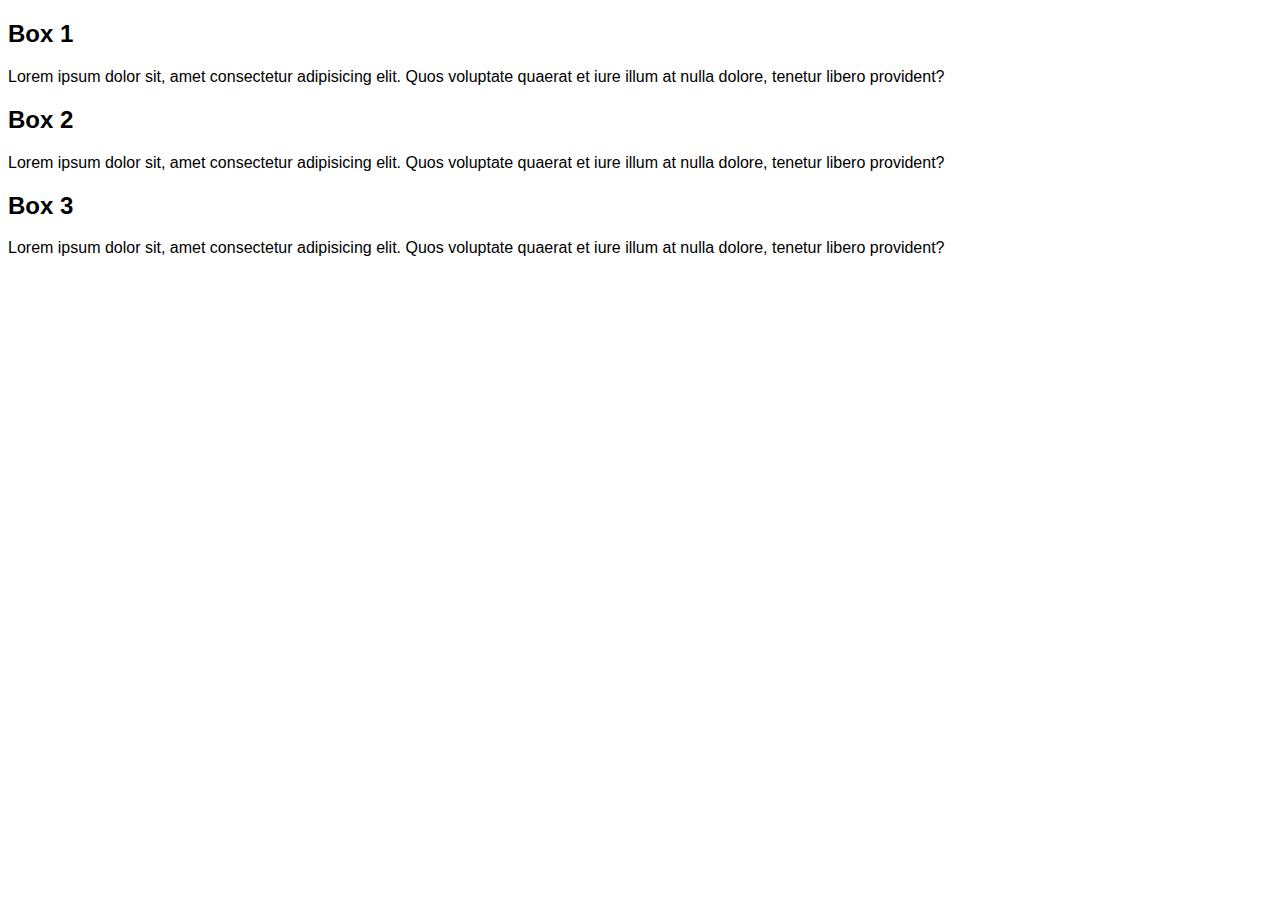
==== index1.html @ fb4edab9 "first commit" ====
<!DOCTYPE html>
<html lang="en">
<head>
    <meta charset="UTF-8">
    <meta http-equiv="X-UA-Compatible" content="IE=edge">
    <meta name="viewport" content="width=device-width, initial-scale=1.0">
    <title>Document</title>
    <link rel="stylesheet" href="style1.css">
</head>
<body>
    <div class="container">
        <div class="child 1">
          <h2>Box 1</h2>
          <p>Lorem ipsum dolor sit, amet consectetur adipisicing elit. Quos voluptate quaerat et iure illum at nulla dolore, tenetur libero provident?</p>
        </div>
    </div>
    <div class="container">
        <div class="child 2">
          <h2>Box 2</h2>
          <p>Lorem ipsum dolor sit, amet consectetur adipisicing elit. Quos voluptate quaerat et iure illum at nulla dolore, tenetur libero provident?</p>
        </div>
    </div>
    <div class="container">
        <div class="child 3">
          <h2>Box 3</h2>
          <p>Lorem ipsum dolor sit, amet consectetur adipisicing elit. Quos voluptate quaerat et iure illum at nulla dolore, tenetur libero provident?</p>
        </div>
    </div>
</body>
</html>
---- style1.css ----
body{
    font-family: sans-serif;
}
.container{}

.container div {}

.container .child1 {
    background: blue;
}

.container .child2 {
    background: rgb(255, 0, 230);
}

.container .child3 {
    background: rgb(55, 255, 0);
}
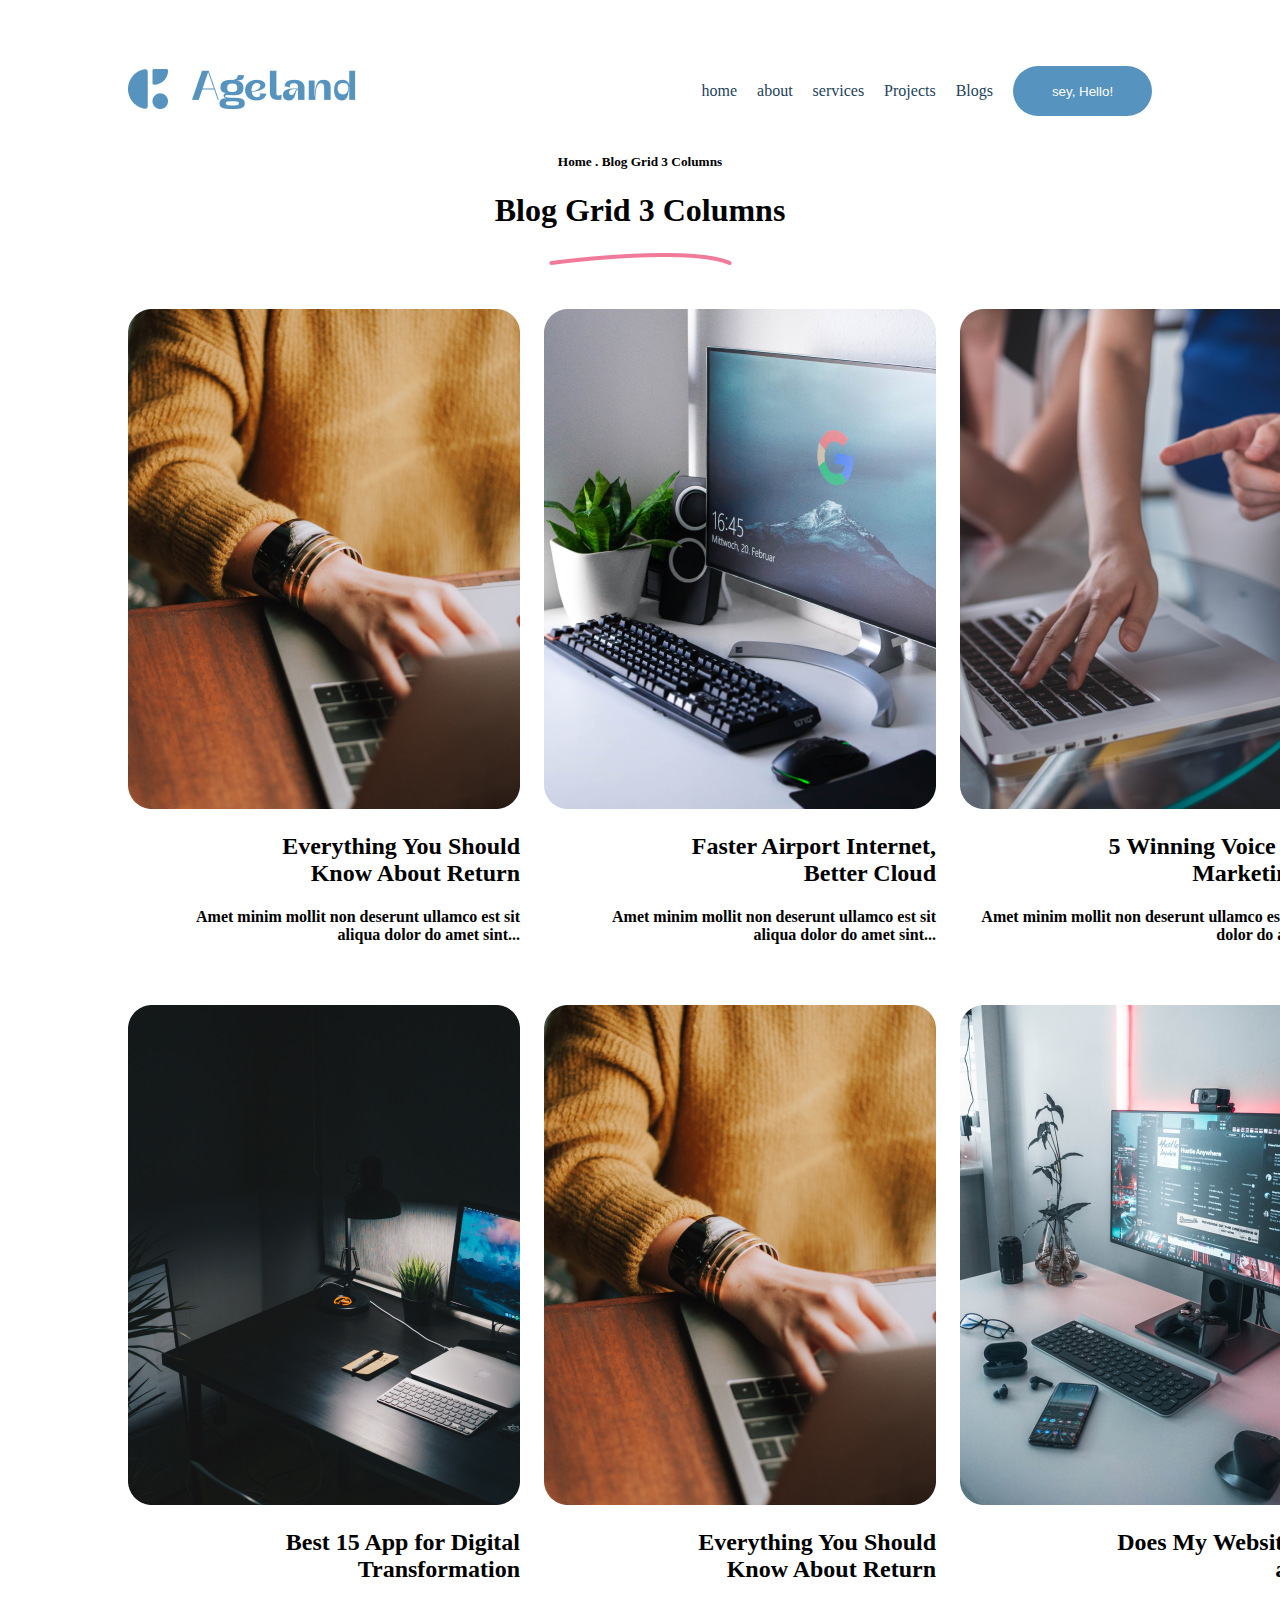
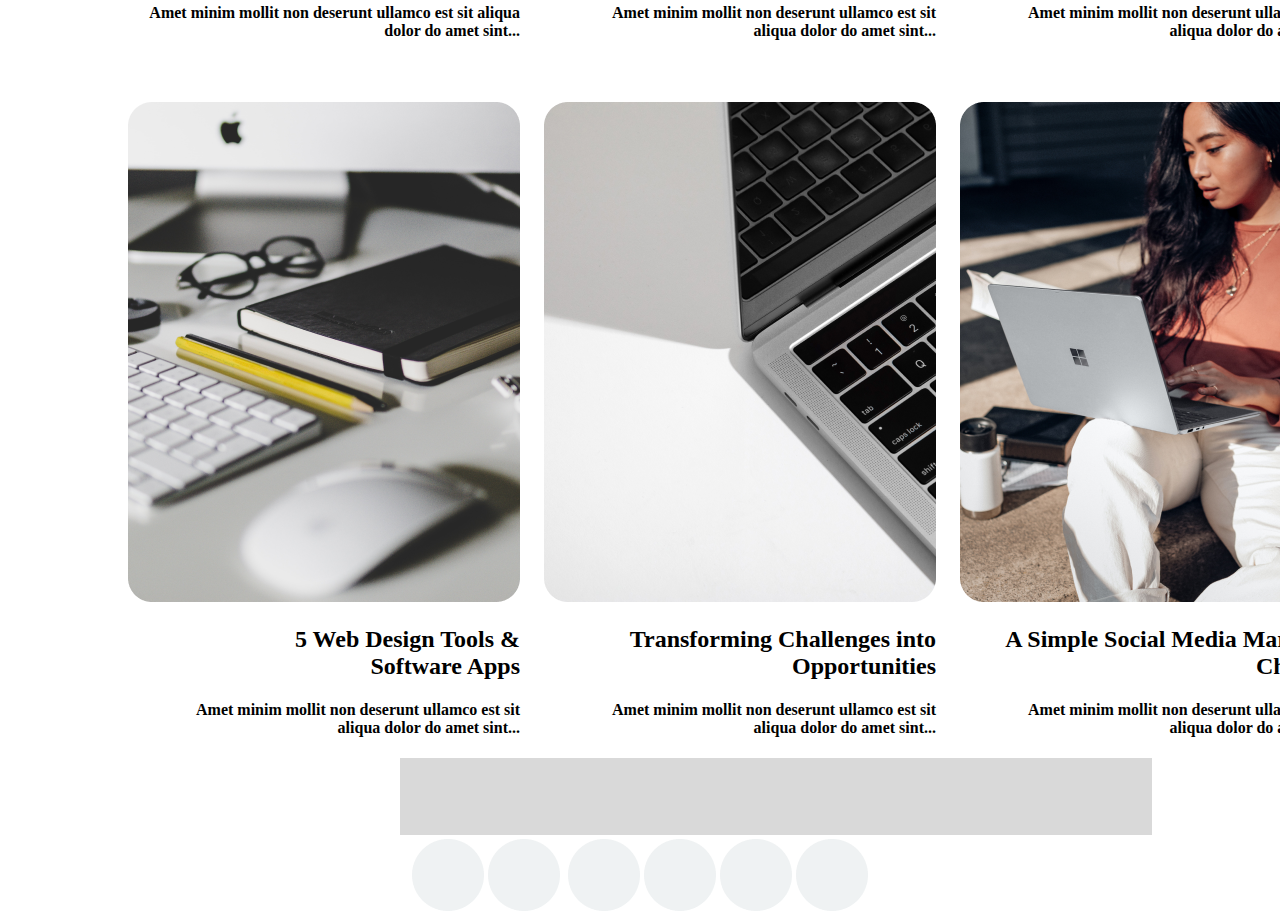
==== commit 04e8d8e5: "update" ====
--- a/index1.html
+++ b/index1.html
@@ -1,30 +1,113 @@
 <!DOCTYPE html>
 <html lang="en">
 <head>
-    <meta charset="UTF-8">
-    <meta http-equiv="X-UA-Compatible" content="IE=edge">
-    <meta name="viewport" content="width=device-width, initial-scale=1.0">
-    <title>Document</title>
-    <link rel="stylesheet" href="style1.css">
+  <meta charset="UTF-8">
+  <meta http-equiv="X-UA-Compatible" content="IE=edge">
+  <meta name="viewport" content="width=device-width, initial-scale=1.0">
+  <title>Document</title>
+  <link rel="stylesheet" href="style1.css">
 </head>
 <body>
+  <section>
     <div class="container">
-        <div class="child 1">
-          <h2>Box 1</h2>
-          <p>Lorem ipsum dolor sit, amet consectetur adipisicing elit. Quos voluptate quaerat et iure illum at nulla dolore, tenetur libero provident?</p>
+    <div class="nav">
+  <a href="#"><img src="img/logo.png" alt=""></a>
+        <div class="manu">
+           <ul>
+            <li><a href="#">home</a></li>
+            <li><a href="#">about</a></li>
+            <li><a href="#">services</a></li>
+            <li><a href="#">Projects</a></li>
+            <li><a href="#">Blogs</a></li>
+            <button>sey, Hello!</button>
+           </ul>
         </div>
     </div>
+    </div>
+    <div class="text">
+      <h5>Home . Blog Grid 3 Columns</h5>
+      <h1>Blog Grid 3 Columns</h1>
+      <a href="#"> <img src="img/line.png" alt=""></a>
+  </div>  
+  </section>
+  <section>
     <div class="container">
-        <div class="child 2">
-          <h2>Box 2</h2>
-          <p>Lorem ipsum dolor sit, amet consectetur adipisicing elit. Quos voluptate quaerat et iure illum at nulla dolore, tenetur libero provident?</p>
-        </div>
+        <div class="img-wrap">
+            <div class="img">
+                <a href="#"><img src="img/1st img.png" alt=""></a>
+                <h2>Everything You Should<br> Know About Return</h2>
+                <h4>Amet minim mollit non deserunt ullamco est sit<br> aliqua dolor do amet sint...</h4>
+               </div>
+               <div class="img">
+                <a href="#"><img src="img/2nd img.png" alt=""></a>
+                <h2>Faster Airport Internet,<br> Better Cloud</h2>
+                <h4>Amet minim mollit non deserunt ullamco est sit<br> aliqua dolor do amet sint...</h4>
+               </div>
+               <div class="img">
+                <a href="#"><img src="img/3rd img.png" alt=""></a>
+                <h2>5 Winning Voice Search<br> Marketing Tips</h2>
+                <h4>Amet minim mollit non deserunt ullamco est sit aliqua<br> dolor do amet sint...</h4>
+               </div>
+            </div>
     </div>
-    <div class="container">
-        <div class="child 3">
-          <h2>Box 3</h2>
-          <p>Lorem ipsum dolor sit, amet consectetur adipisicing elit. Quos voluptate quaerat et iure illum at nulla dolore, tenetur libero provident?</p>
-        </div>
-    </div>
+ </section>
+ <section>
+  <div class="container">
+      <div class="img-wrap">
+          <div class="img">
+              <a href="#"><img src="img/4.png" alt=""></a>
+              <h2>Best 15 App for Digital<br> Transformation</h2>
+              <h4>Amet minim mollit non deserunt ullamco est sit aliqua<br> dolor do amet sint...</h4>
+             </div>
+             <div class="img">
+              <a href="#"><img src="img/1st img.png" alt=""></a>
+              <h2>Everything You Should<br> Know About Return</h2>
+              <h4>Amet minim mollit non deserunt ullamco est sit<br> aliqua dolor do amet sint...</h4>
+             </div>
+             <div class="img">
+              <a href="#"><img src="img/5 img.png" alt=""></a>
+              <h2>Does My Website Need<br> a Blog?</h2>
+              <h4>Amet minim mollit non deserunt ullamco est sit<br> aliqua dolor do amet sint...</h4>
+             </div>
+          </div>
+  </div>
+</section>
+<section>
+  <div class="container">
+      <div class="img-wrap">
+          <div class="img">
+              <a href="#"><img src="img/6 img.png" alt=""></a>
+              <h2>5 Web Design Tools &<br> Software Apps</h2>
+              <h4>Amet minim mollit non deserunt ullamco est sit<br> aliqua dolor do amet sint...</h4>
+             </div>
+             <div class="img">
+              <a href="#"><img src="img/7 img.png" alt=""></a>
+              <h2>Transforming Challenges into<br> Opportunities</h2>
+              <h4>Amet minim mollit non deserunt ullamco est sit<br> aliqua dolor do amet sint...</h4>
+             </div>
+             <div class="img">
+              <a href="#"><img src="img/8 img.png" alt=""></a>
+              <h2>A Simple Social Media Marketing<br> Checklist</h2>
+              <h4>Amet minim mollit non deserunt ullamco est sit<br> aliqua dolor do amet sint...</h4>
+             </div>
+          </div>
+  </div>
+</section>
+   <section>
+      <div class="container">
+      <a href=""><img src="img/Rectangle 3197.png" alt=""></a>
+      </div>
+      </section>
+      <section>
+          <div class="radio">
+             <a href=""><img src="img/Ellipse 787.png " alt=""></a>
+             <a href=""><img src="img/Ellipse 787.png " alt=""></a>
+             <a href=""><img src="img/Ellipse 787.png 2" alt=""></a>
+             <a href=""><img src="img/Ellipse 787.png " alt=""></a>
+             <a href=""><img src="img/Ellipse 787.png " alt=""></a>
+             <a href=""><img src="img/Ellipse 787.png " alt=""></a>
+             <a href=""><img src="img/Ellipse 787.png " alt=""></a>
+          </div>
+      </section>
 </body>
-</html>+</html>
--- a/style1.css
+++ b/style1.css
@@ -1,18 +1,61 @@
- body{
-    font-family: sans-serif;
+body{
+    padding: 0;
+    margin: 0;
+
 }
-.container{}
+.img{
+    max-width: 100%;
+  
+}
+.container{
+  
+    max-width: 1024px;
+    margin: 0 auto;
+}
+.nav{
+    margin-top: 50px;
+    display: flex;
+    justify-content: space-between;
+    align-items: center;
+}
+.manu ul{
+    display: flex;
+  column-gap: 20px;
+   align-items: center;
+}
+.manu ul li{
+    list-style: none;
+}
+.manu ul li a{
+    text-decoration: none;
+    line-height: 160%;
+    color: #224259;
+}
+.manu ul button {
+    width: 139px;
+    height: 50px;
+    background: #5693BF;
+    border-radius: 77px;
+    border: none;
+    color: #fff;
+}
+.text{
 
-.container div {}
-
-.container .child1 {
-    background: blue;
+    text-align: center;
+    
 }
-
-.container .child2 {
-    background: rgb(255, 0, 230);
+.img{
+    margin-top: 40px;
 }
-
-.container .child3 {
-    background: rgb(55, 255, 0);
-}+.img-wrap{
+    display: flex;
+    column-gap: 24px;
+}
+.container{
+    text-align: right;
+    
+    }
+    .radio{
+        text-align: center;
+         column-gap: 24px;
+    }